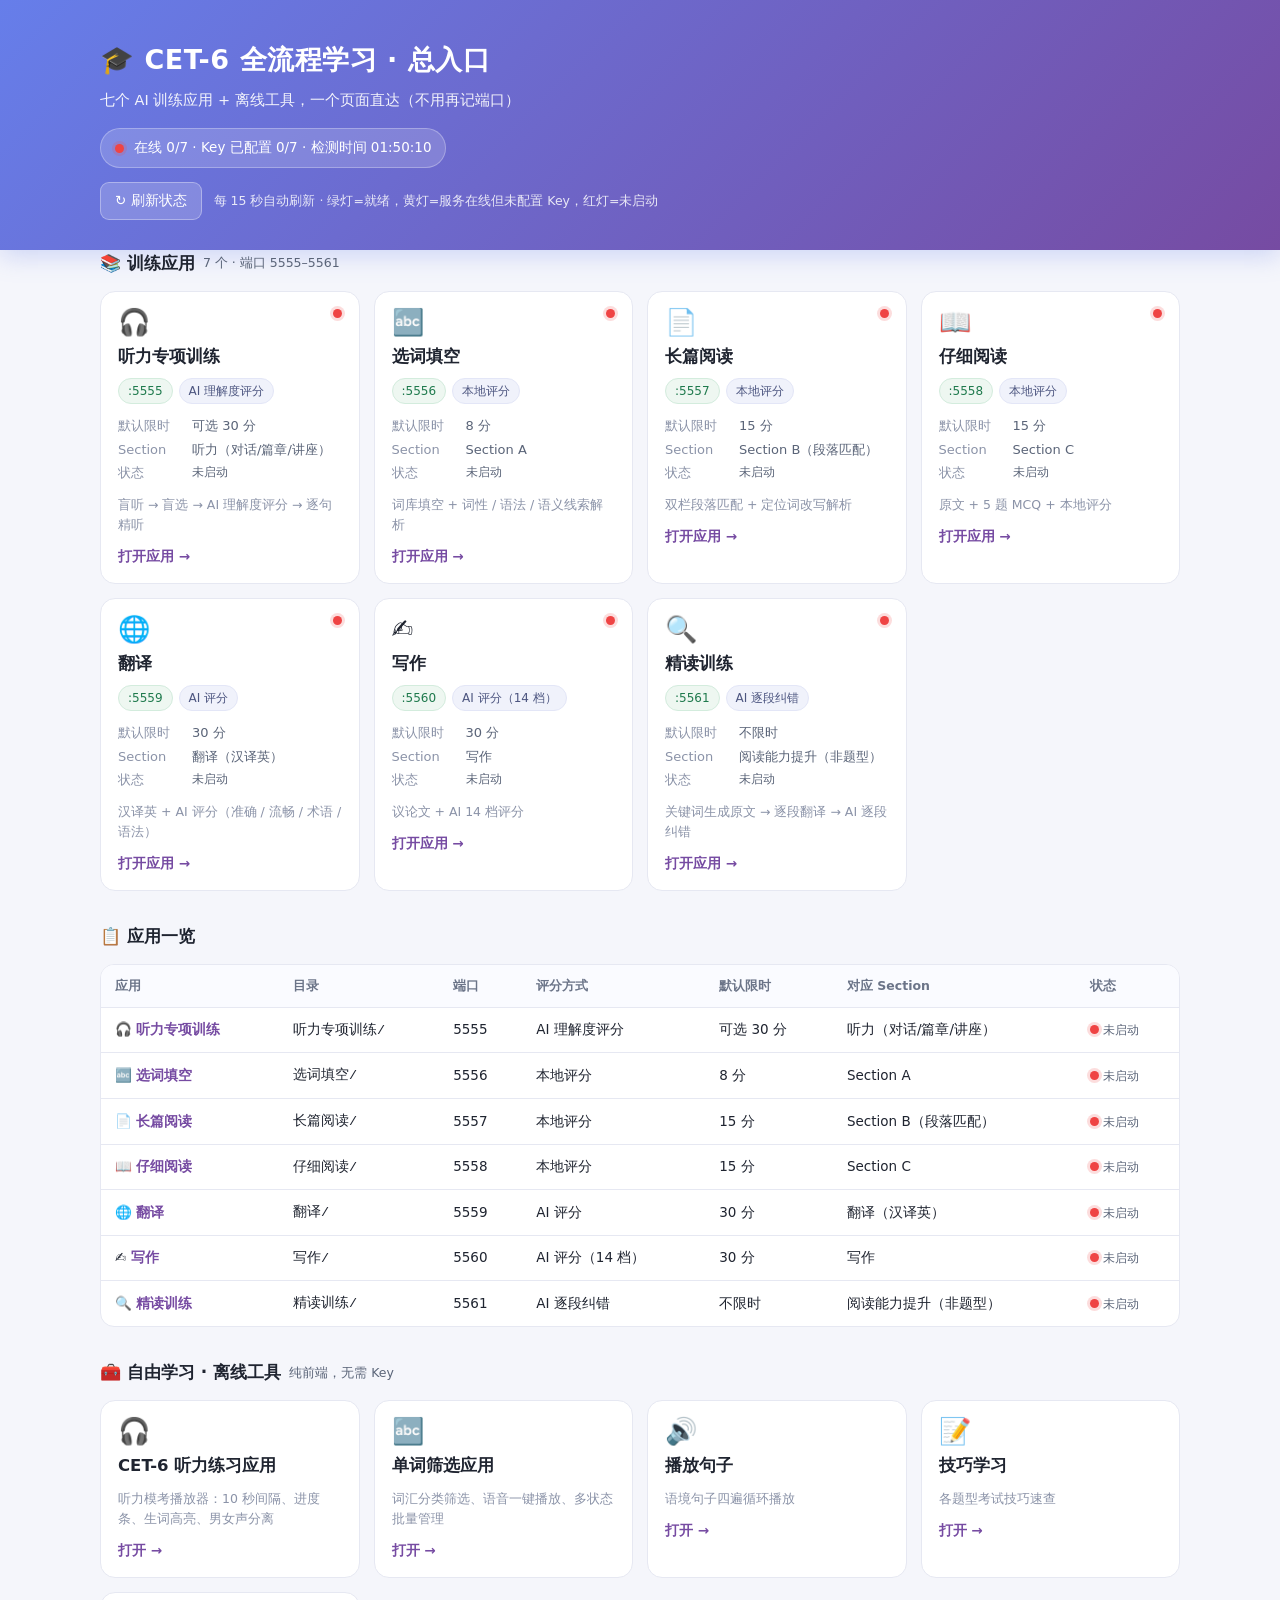
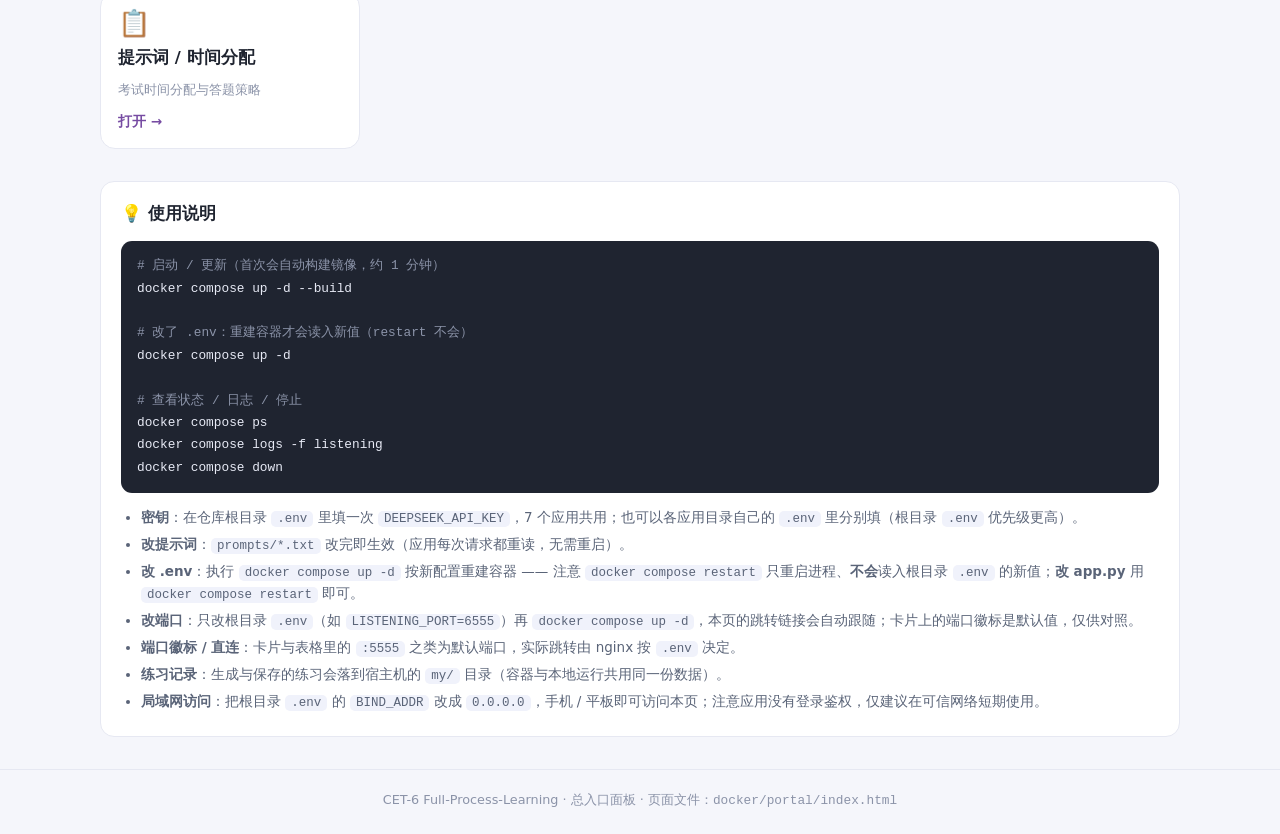
==== docker/portal/index.html @ d6b11c11 "feat(v3.4.0): Docker Compose 一键部署 + 总入口导航面板 - docker compose up -d --build 一条命令起 7 应用 + 导航面板（共 8 容器）" ====
<!DOCTYPE html>
<html lang="zh-CN">
<head>
<meta charset="utf-8">
<meta name="viewport" content="width=device-width, initial-scale=1">
<title>CET-6 全流程学习 · 总入口</title>
<style>
  :root{
    --brand1:#667eea; --brand2:#764ba2;
    --ink:#1f2430; --ink2:#5a6478; --line:#e6e8f2;
    --bg:#f5f6fb; --card:#fff;
    --ok:#22c55e; --warn:#f59e0b; --down:#ef4444;
  }
  *{box-sizing:border-box}
  body{
    margin:0; background:var(--bg); color:var(--ink);
    font:15px/1.6 "PingFang SC","Microsoft YaHei","Hiragino Sans GB",system-ui,-apple-system,"Segoe UI",sans-serif;
  }
  .wrap{max-width:1120px; margin:0 auto; padding:0 20px}
  /* ---------- 头部 ---------- */
  .hero{
    background:linear-gradient(135deg,var(--brand1),var(--brand2));
    color:#fff; padding:38px 0 30px; box-shadow:0 6px 24px rgba(102,126,234,.28);
  }
  .hero h1{margin:0; font-size:27px; font-weight:700; letter-spacing:.5px}
  .hero .sub{margin:8px 0 0; opacity:.92; font-size:14.5px}
  .summary{
    margin-top:16px; display:inline-flex; align-items:center; gap:10px; flex-wrap:wrap;
    background:rgba(255,255,255,.16); border:1px solid rgba(255,255,255,.28);
    padding:8px 14px; border-radius:999px; font-size:13.5px;
  }
  .hero-actions{margin-top:14px; display:flex; align-items:center; gap:12px; flex-wrap:wrap}
  .hero-actions button{
    font:inherit; font-size:13.5px; cursor:pointer; color:#fff;
    background:rgba(255,255,255,.18); border:1px solid rgba(255,255,255,.34);
    padding:7px 14px; border-radius:9px; transition:.18s;
  }
  .hero-actions button:hover{background:rgba(255,255,255,.3)}
  .hero-actions .auto{font-size:12.5px; opacity:.85}
  /* ---------- 区块 ---------- */
  main{padding:28px 0 46px}
  section{margin-bottom:32px}
  h2{font-size:17px; margin:0 0 14px; display:flex; align-items:center; gap:8px}
  h2 .count{font-size:12.5px; font-weight:400; color:var(--ink2)}
  /* ---------- 卡片 ---------- */
  .grid{display:grid; gap:14px; grid-template-columns:repeat(auto-fill,minmax(258px,1fr))}
  .card{
    display:block; text-decoration:none; color:inherit; background:var(--card);
    border:1px solid var(--line); border-radius:15px; padding:17px 17px 15px;
    transition:transform .16s, box-shadow .16s, border-color .16s;
  }
  .card:hover{transform:translateY(-3px); box-shadow:0 10px 26px rgba(31,36,48,.1); border-color:#d5d9ee}
  .card .top{display:flex; align-items:flex-start; justify-content:space-between}
  .card .emoji{font-size:26px; line-height:1}
  .card h3{margin:9px 0 8px; font-size:16.5px}
  .card .badges{display:flex; gap:6px; flex-wrap:wrap; margin-bottom:10px}
  .badge{
    font-size:12px; padding:2.5px 9px; border-radius:999px;
    background:#f0f2fb; color:#4d5680; border:1px solid #e3e6f7;
  }
  .badge.port{background:#eef7f1; color:#1f7a4d; border-color:#d3ecdd; font-variant-numeric:tabular-nums}
  .card dl{margin:0; font-size:13px; color:var(--ink2)}
  .card dl div{display:flex; gap:8px; padding:1.5px 0}
  .card dt{flex:0 0 66px; color:#8b93a8}
  .card dd{margin:0}
  .card .desc{margin-top:9px; font-size:12.5px; color:#8b93a8}
  .card .open{
    display:inline-block; margin-top:11px; font-size:13.5px; font-weight:600;
    color:var(--brand2);
  }
  /* ---------- 状态灯 ---------- */
  .dot{width:9px; height:9px; border-radius:50%; background:#c3c8d6; display:inline-block}
  .dot.ready{background:var(--ok); box-shadow:0 0 0 3px rgba(34,197,94,.18)}
  .dot.nokey{background:var(--warn); box-shadow:0 0 0 3px rgba(245,158,11,.18)}
  .dot.down{background:var(--down); box-shadow:0 0 0 3px rgba(239,68,68,.18)}
  .dot.checking{background:#c3c8d6; animation:pulse 1.2s infinite}
  @keyframes pulse{0%,100%{opacity:1}50%{opacity:.35}}
  .status-text{font-size:12px; color:var(--ink2)}
  /* ---------- 表格 ---------- */
  .table-wrap{overflow-x:auto; background:var(--card); border:1px solid var(--line); border-radius:14px}
  table{border-collapse:collapse; width:100%; min-width:760px; font-size:13.5px}
  th,td{padding:11px 14px; text-align:left; border-bottom:1px solid var(--line); white-space:nowrap}
  th{background:#fafbff; color:#6b7488; font-weight:600; font-size:12.5px}
  tbody tr:last-child td{border-bottom:none}
  tbody tr:hover{background:#fafbff}
  td a{color:var(--brand2); text-decoration:none; font-weight:600}
  td a:hover{text-decoration:underline}
  td .mono{font-variant-numeric:tabular-nums; color:#3f6b53}
  /* ---------- 说明 ---------- */
  .notes{background:var(--card); border:1px solid var(--line); border-radius:14px; padding:18px 20px}
  .notes ul{margin:0; padding-left:20px; color:var(--ink2); font-size:13.5px}
  .notes li{margin:5px 0}
  .notes code,pre code{background:#f0f2fb; padding:1px 6px; border-radius:5px; font-size:12.5px}
  pre{
    margin:0 0 14px; background:#1f2430; color:#e7eaf5; padding:14px 16px;
    border-radius:11px; overflow-x:auto; font-size:12.8px; line-height:1.75;
  }
  pre .c{color:#8b93a8}
  /* ---------- 页脚 ---------- */
  footer{border-top:1px solid var(--line); padding:20px 0 34px; color:#8b93a8; font-size:12.8px; text-align:center}
  .noscript{margin:0 0 24px; padding:14px 16px; border-radius:12px; background:#fff7e6; border:1px solid #f6dfae; color:#7a5a12; font-size:13.5px}
  .noscript a{color:#7a5a12}
</style>
</head>
<body>

<header class="hero">
  <div class="wrap">
    <h1>🎓 CET-6 全流程学习 · 总入口</h1>
    <p class="sub">七个 AI 训练应用 + 离线工具，一个页面直达（不用再记端口）</p>
    <div class="summary" id="summary"><span class="dot checking"></span>正在检测应用状态…</div>
    <div class="hero-actions">
      <button type="button" id="refresh">↻ 刷新状态</button>
      <span class="auto">每 15 秒自动刷新 · 绿灯=就绪，黄灯=服务在线但未配置 Key，红灯=未启动</span>
    </div>
  </div>
</header>

<main class="wrap">

  <noscript class="noscript">
    当前浏览器禁用了 JavaScript，导航卡片与实时状态不可用。七个应用仍可直接打开：
    <a href="/go/listening/">听力</a> · <a href="/go/cloze/">选词填空</a> · <a href="/go/longread/">长篇阅读</a> ·
    <a href="/go/carefulread/">仔细阅读</a> · <a href="/go/translate/">翻译</a> · <a href="/go/writing/">写作</a> ·
    <a href="/go/intensive/">精读训练</a>（链接由 nginx 按 .env 实时跳转）
  </noscript>

  <section>
    <h2>📚 训练应用 <span class="count" id="app-count"></span></h2>
    <div class="grid" id="cards"></div>
  </section>

  <section>
    <h2>📋 应用一览</h2>
    <div class="table-wrap">
      <table>
        <thead>
          <tr><th>应用</th><th>目录</th><th>端口</th><th>评分方式</th><th>默认限时</th><th>对应 Section</th><th>状态</th></tr>
        </thead>
        <tbody id="table-body"></tbody>
      </table>
    </div>
  </section>

  <section>
    <h2>🧰 自由学习 · 离线工具 <span class="count">纯前端，无需 Key</span></h2>
    <div class="grid" id="offline"></div>
  </section>

  <section class="notes">
    <h2>💡 使用说明</h2>
    <pre><span class="c"># 启动 / 更新（首次会自动构建镜像，约 1 分钟）</span>
docker compose up -d --build

<span class="c"># 改了 .env：重建容器才会读入新值（restart 不会）</span>
docker compose up -d

<span class="c"># 查看状态 / 日志 / 停止</span>
docker compose ps
docker compose logs -f listening
docker compose down</pre>
    <ul>
      <li><b>密钥</b>：在仓库根目录 <code>.env</code> 里填一次 <code>DEEPSEEK_API_KEY</code>，7 个应用共用；也可以各应用目录自己的 <code>.env</code> 里分别填（根目录 <code>.env</code> 优先级更高）。</li>
      <li><b>改提示词</b>：<code>prompts/*.txt</code> 改完即生效（应用每次请求都重读，无需重启）。</li>
      <li><b>改 .env</b>：执行 <code>docker compose up -d</code> 按新配置重建容器 —— 注意 <code>docker compose restart</code> 只重启进程、<b>不会</b>读入根目录 <code>.env</code> 的新值；<b>改 app.py</b> 用 <code>docker compose restart</code> 即可。</li>
      <li><b>改端口</b>：只改根目录 <code>.env</code>（如 <code>LISTENING_PORT=6555</code>）再 <code>docker compose up -d</code>，本页的跳转链接会自动跟随；卡片上的端口徽标是默认值，仅供对照。</li>
      <li><b>端口徽标 / 直连</b>：卡片与表格里的 <code>:5555</code> 之类为默认端口，实际跳转由 nginx 按 <code>.env</code> 决定。</li>
      <li><b>练习记录</b>：生成与保存的练习会落到宿主机的 <code>my/</code> 目录（容器与本地运行共用同一份数据）。</li>
      <li><b>局域网访问</b>：把根目录 <code>.env</code> 的 <code>BIND_ADDR</code> 改成 <code>0.0.0.0</code>，手机 / 平板即可访问本页；注意应用没有登录鉴权，仅建议在可信网络短期使用。</li>
    </ul>
  </section>

</main>

<footer>
  CET-6 Full-Process-Learning · 总入口面板 · 页面文件：<code>docker/portal/index.html</code>
</footer>

<script>
/* ============================================================
   应用清单 —— 这里是唯一的数据源，卡片、表格、状态检测都由它生成。
   改名称/描述/端口徽标只需改这一段。
   （跳转链接走 /go/<key>/，由 nginx 按根目录 .env 里的真实端口 302，
     所以这里写的 port 只是"显示用"的默认值。）
   ============================================================ */
const APPS = [
  { key:"listening",   emoji:"🎧", name:"听力专项训练", dir:"听力专项训练/", port:5555,
    score:"AI 理解度评分", limit:"可选 30 分", section:"听力（对话/篇章/讲座）",
    desc:"盲听 → 盲选 → AI 理解度评分 → 逐句精听" },
  { key:"cloze",       emoji:"🔤", name:"选词填空",     dir:"选词填空/",     port:5556,
    score:"本地评分",      limit:"8 分",      section:"Section A",
    desc:"词库填空 + 词性 / 语法 / 语义线索解析" },
  { key:"longread",    emoji:"📄", name:"长篇阅读",     dir:"长篇阅读/",     port:5557,
    score:"本地评分",      limit:"15 分",     section:"Section B（段落匹配）",
    desc:"双栏段落匹配 + 定位词改写解析" },
  { key:"carefulread", emoji:"📖", name:"仔细阅读",     dir:"仔细阅读/",     port:5558,
    score:"本地评分",      limit:"15 分",     section:"Section C",
    desc:"原文 + 5 题 MCQ + 本地评分" },
  { key:"translate",   emoji:"🌐", name:"翻译",         dir:"翻译/",         port:5559,
    score:"AI 评分",       limit:"30 分",     section:"翻译（汉译英）",
    desc:"汉译英 + AI 评分（准确 / 流畅 / 术语 / 语法）" },
  { key:"writing",     emoji:"✍️", name:"写作",         dir:"写作/",         port:5560,
    score:"AI 评分（14 档）", limit:"30 分",  section:"写作",
    desc:"议论文 + AI 14 档评分" },
  { key:"intensive",   emoji:"🔍", name:"精读训练",     dir:"精读训练/",     port:5561,
    score:"AI 逐段纠错",   limit:"不限时",   section:"阅读能力提升（非题型）",
    desc:"关键词生成原文 → 逐段翻译 → AI 逐段纠错" }
];

const OFFLINE = [
  { emoji:"🎧", name:"CET-6 听力练习应用", href:"/offline/CET-6%20听力练习应用.html",
    desc:"听力模考播放器：10 秒间隔、进度条、生词高亮、男女声分离" },
  { emoji:"🔤", name:"单词筛选应用", href:"/offline/单词筛选应用.html",
    desc:"词汇分类筛选、语音一键播放、多状态批量管理" },
  { emoji:"🔊", name:"播放句子", href:"/offline/播放句子.html",
    desc:"语境句子四遍循环播放" },
  { emoji:"📝", name:"技巧学习", href:"/offline/技巧学习.md",
    desc:"各题型考试技巧速查" },
  { emoji:"📋", name:"提示词 / 时间分配", href:"/offline/提示词.txt",
    desc:"考试时间分配与答题策略" }
];

const STATE_TEXT = { ready:"就绪", nokey:"未配置 Key", down:"未启动", checking:"检测中" };

/* ---------------- 渲染卡片 / 表格 ---------------- */
function appCard(a){
  const el = document.createElement("a");
  el.className = "card";
  el.href = "/go/" + a.key + "/";
  el.target = "_blank";
  el.rel = "noopener";
  el.title = a.name + "（点击打开，新标签页）";
  el.dataset.key = a.key;
  el.innerHTML =
    '<div class="top"><span class="emoji">' + a.emoji + '</span>' +
      '<span class="dot checking" data-dot="' + a.key + '"></span></div>' +
    '<h3>' + a.name + '</h3>' +
    '<div class="badges"><span class="badge port" title="默认端口；实际跳转由根目录 .env 决定">:' + a.port + '</span>' +
      '<span class="badge">' + a.score + '</span></div>' +
    '<dl>' +
      '<div><dt>默认限时</dt><dd>' + a.limit + '</dd></div>' +
      '<div><dt>Section</dt><dd>' + a.section + '</dd></div>' +
      '<div><dt>状态</dt><dd class="status-text" data-text="' + a.key + '">检测中…</dd></div>' +
    '</dl>' +
    '<div class="desc">' + a.desc + '</div>' +
    '<span class="open">打开应用 →</span>';
  return el;
}

function buildPage(){
  const cards = document.getElementById("cards");
  const body  = document.getElementById("table-body");
  const off   = document.getElementById("offline");

  APPS.forEach(function(a){
    cards.appendChild(appCard(a));

    const tr = document.createElement("tr");
    tr.innerHTML =
      '<td>' + a.emoji + ' <a href="/go/' + a.key + '/" target="_blank" rel="noopener">' + a.name + '</a></td>' +
      '<td><code>' + a.dir + '</code></td>' +
      '<td class="mono" title="默认端口；实际跳转由根目录 .env 决定">' + a.port + '</td>' +
      '<td>' + a.score + '</td>' +
      '<td>' + a.limit + '</td>' +
      '<td>' + a.section + '</td>' +
      '<td><span class="dot checking" data-dot="' + a.key + '"></span> ' +
        '<span class="status-text" data-text="' + a.key + '">…</span></td>';
    body.appendChild(tr);
  });

  OFFLINE.forEach(function(o){
    const el = document.createElement("a");
    el.className = "card";
    el.href = o.href;
    el.target = "_blank";
    el.rel = "noopener";
    el.innerHTML =
      '<div class="top"><span class="emoji">' + o.emoji + '</span></div>' +
      '<h3>' + o.name + '</h3>' +
      '<div class="desc">' + o.desc + '</div>' +
      '<span class="open">打开 →</span>';
    off.appendChild(el);
  });

  document.getElementById("app-count").textContent = APPS.length + " 个 · 端口 " +
    APPS[0].port + "–" + APPS[APPS.length - 1].port;
}

/* ---------------- 状态检测 ---------------- */
function setState(key, state){
  document.querySelectorAll('[data-dot="' + key + '"]').forEach(function(d){
    d.className = "dot " + state;
    d.title = STATE_TEXT[state] || state;
  });
  document.querySelectorAll('[data-text="' + key + '"]').forEach(function(t){
    t.textContent = STATE_TEXT[state] || state;
  });
}

async function refreshStatus(){
  document.getElementById("summary").innerHTML =
    '<span class="dot checking"></span>正在检测应用状态…';
  APPS.forEach(function(a){ setState(a.key, "checking"); });

  const results = await Promise.all(APPS.map(async function(a){
    try{
      const res = await fetch("/health/" + a.key + "/", { cache:"no-store" });
      if(!res.ok) return { key:a.key, state:"down" };
      const data = await res.json();
      return { key:a.key, state: data && data.hasKey ? "ready" : "nokey", model: data && data.model };
    }catch(e){
      return { key:a.key, state:"down" };
    }
  }));

  results.forEach(function(r){ setState(r.key, r.state); });

  const online = results.filter(function(r){ return r.state !== "down"; }).length;
  const keyed  = results.filter(function(r){ return r.state === "ready"; }).length;
  const now = new Date().toLocaleTimeString("zh-CN");
  let extra = "";
  if(online > 0 && keyed === 0) extra = ' <span style="opacity:.9">· 请在根目录 .env 填 DEEPSEEK_API_KEY</span>';
  document.getElementById("summary").innerHTML =
    '<span class="dot ' + (online === APPS.length ? (keyed === APPS.length ? "ready" : "nokey") : "down") + '"></span>' +
    '在线 ' + online + "/" + APPS.length + ' · Key 已配置 ' + keyed + "/" + APPS.length +
    ' · 检测时间 ' + now + extra;
}

buildPage();
refreshStatus();
document.getElementById("refresh").addEventListener("click", refreshStatus);
setInterval(refreshStatus, 15000);
</script>
</body>
</html>
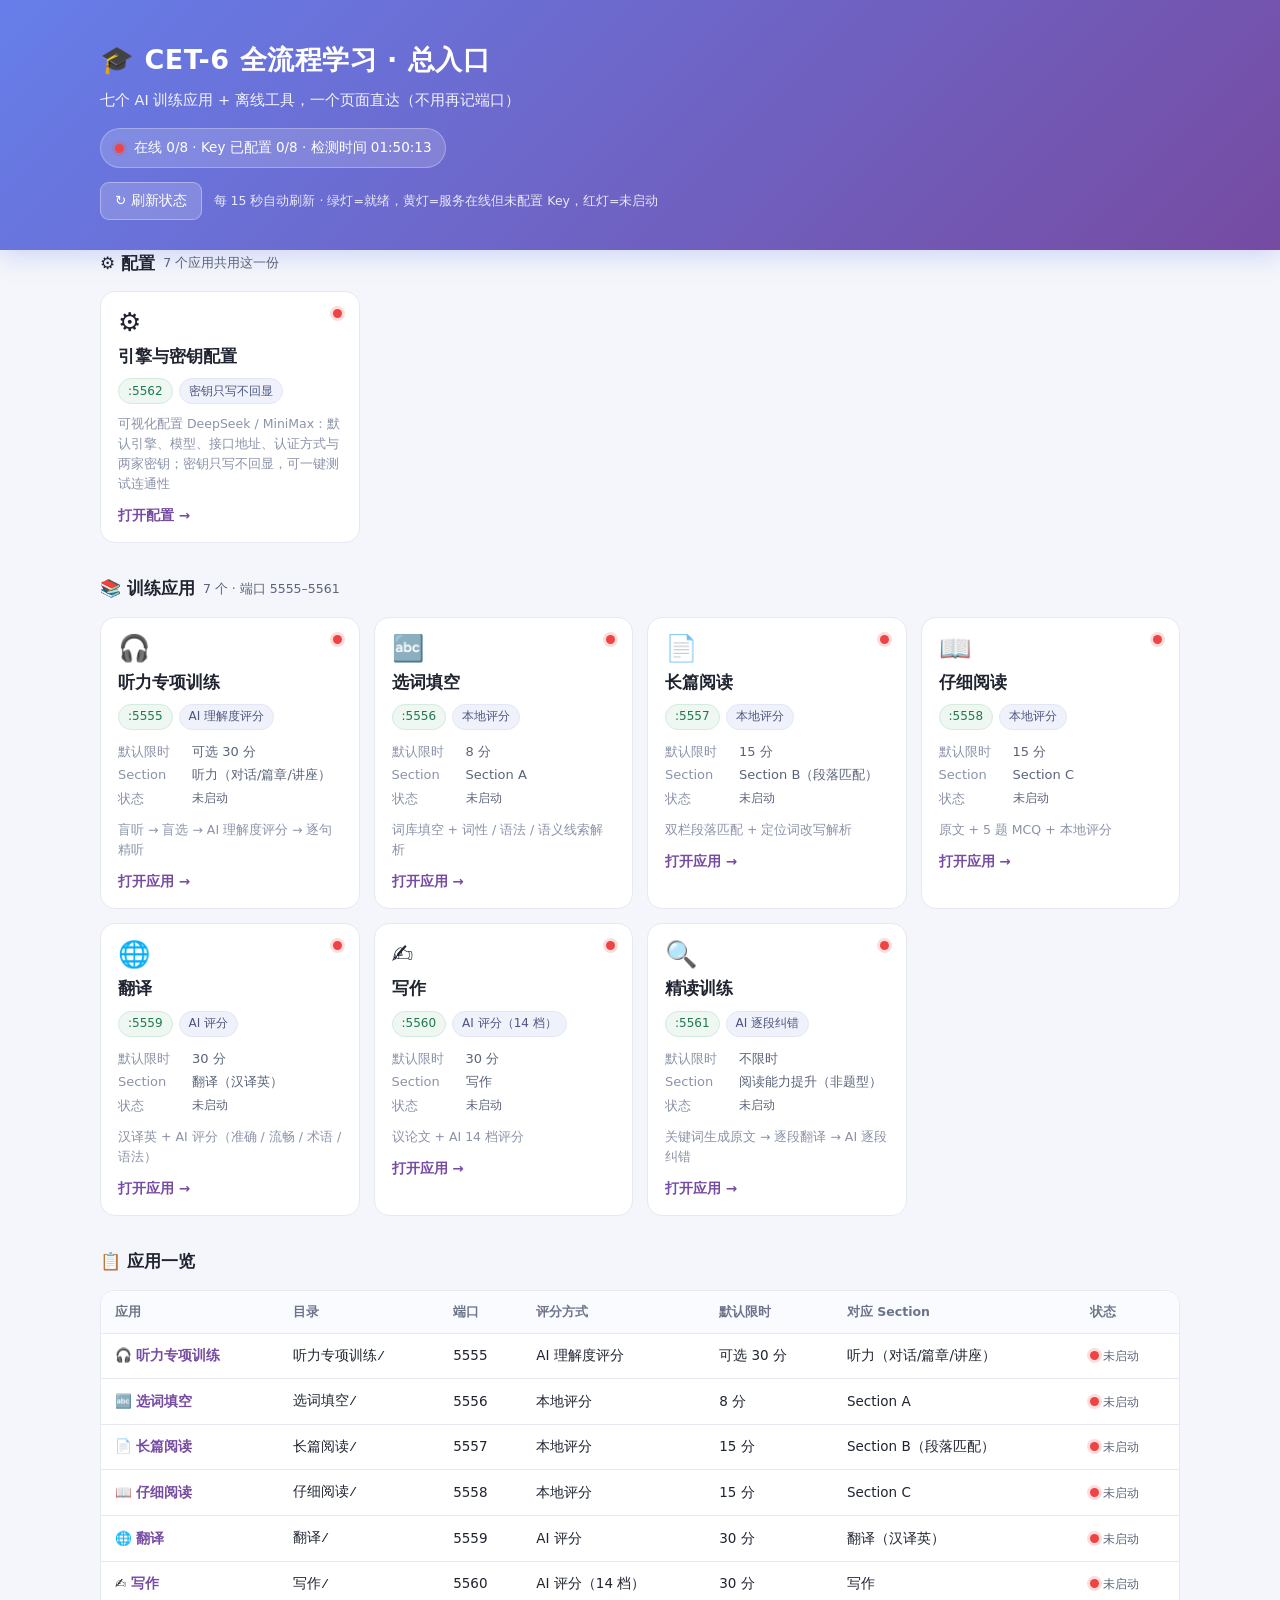
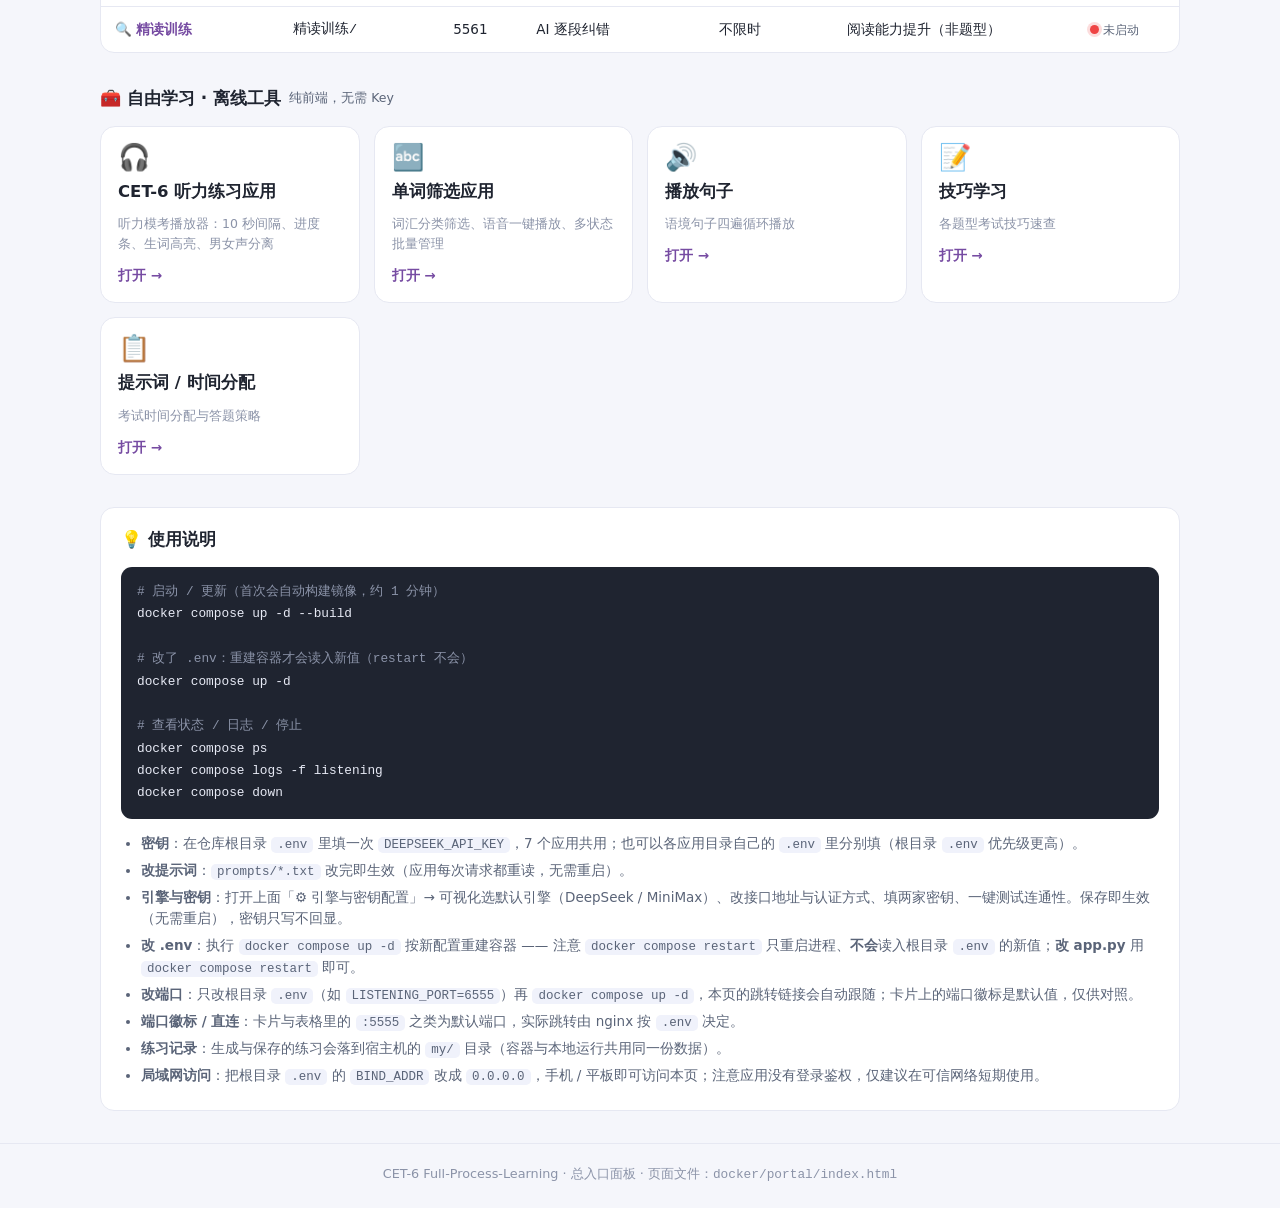
==== commit 53265911: "feat(v3.5.0): AI 引擎可选（DeepSeek / MiniMax）+ 引擎与密钥配置面板 新增 providers.py 抽象层（8 份同源，沿用 vocab.py 的「每应用自包含」" ====
--- a/docker/portal/index.html
+++ b/docker/portal/index.html
@@ -126,6 +126,11 @@
   </noscript>
 
   <section>
+    <h2>⚙️ 配置 <span class="count">7 个应用共用这一份</span></h2>
+    <div class="grid" id="tools"></div>
+  </section>
+
+  <section>
     <h2>📚 训练应用 <span class="count" id="app-count"></span></h2>
     <div class="grid" id="cards"></div>
   </section>
@@ -162,6 +167,7 @@
     <ul>
       <li><b>密钥</b>：在仓库根目录 <code>.env</code> 里填一次 <code>DEEPSEEK_API_KEY</code>，7 个应用共用；也可以各应用目录自己的 <code>.env</code> 里分别填（根目录 <code>.env</code> 优先级更高）。</li>
       <li><b>改提示词</b>：<code>prompts/*.txt</code> 改完即生效（应用每次请求都重读，无需重启）。</li>
+      <li><b>引擎与密钥</b>：打开上面「⚙️ 引擎与密钥配置」→ 可视化选默认引擎（DeepSeek / MiniMax）、改接口地址与认证方式、填两家密钥、一键测试连通性。保存即生效（无需重启），密钥只写不回显。</li>
       <li><b>改 .env</b>：执行 <code>docker compose up -d</code> 按新配置重建容器 —— 注意 <code>docker compose restart</code> 只重启进程、<b>不会</b>读入根目录 <code>.env</code> 的新值；<b>改 app.py</b> 用 <code>docker compose restart</code> 即可。</li>
       <li><b>改端口</b>：只改根目录 <code>.env</code>（如 <code>LISTENING_PORT=6555</code>）再 <code>docker compose up -d</code>，本页的跳转链接会自动跟随；卡片上的端口徽标是默认值，仅供对照。</li>
       <li><b>端口徽标 / 直连</b>：卡片与表格里的 <code>:5555</code> 之类为默认端口，实际跳转由 nginx 按 <code>.env</code> 决定。</li>
@@ -220,6 +226,12 @@
     desc:"考试时间分配与答题策略" }
 ];
 
+/* 配置面板（不是训练应用，单独一栏；状态灯同样由 nginx 服务端代探） */
+const TOOLS = [
+  { key:"config", emoji:"⚙️", name:"引擎与密钥配置", port:5562, open:"打开配置 →",
+    desc:"可视化配置 DeepSeek / MiniMax：默认引擎、模型、接口地址、认证方式与两家密钥；密钥只写不回显，可一键测试连通性" }
+];
+
 const STATE_TEXT = { ready:"就绪", nokey:"未配置 Key", down:"未启动", checking:"检测中" };
 
 /* ---------------- 渲染卡片 / 表格 ---------------- */
@@ -268,6 +280,24 @@
     body.appendChild(tr);
   });
 
+  const tools = document.getElementById("tools");
+  TOOLS.forEach(function(t){
+    const el = document.createElement("a");
+    el.className = "card";
+    el.href = "/go/" + t.key + "/";
+    el.target = "_blank";
+    el.rel = "noopener";
+    el.innerHTML =
+      '<div class="top"><span class="emoji">' + t.emoji + '</span>' +
+        '<span class="dot checking" data-dot="' + t.key + '"></span></div>' +
+      '<h3>' + t.name + '</h3>' +
+      '<div class="badges"><span class="badge port" title="默认端口；实际跳转由根目录 .env 决定">:' + t.port + '</span>' +
+        '<span class="badge">密钥只写不回显</span></div>' +
+      '<div class="desc">' + t.desc + '</div>' +
+      '<span class="open">' + t.open + '</span>';
+    tools.appendChild(el);
+  });
+
   OFFLINE.forEach(function(o){
     const el = document.createElement("a");
     el.className = "card";
@@ -300,9 +330,10 @@
 async function refreshStatus(){
   document.getElementById("summary").innerHTML =
     '<span class="dot checking"></span>正在检测应用状态…';
-  APPS.forEach(function(a){ setState(a.key, "checking"); });
-
-  const results = await Promise.all(APPS.map(async function(a){
+  const ALL = APPS.concat(TOOLS);
+  ALL.forEach(function(a){ setState(a.key, "checking"); });
+
+  const results = await Promise.all(ALL.map(async function(a){
     try{
       const res = await fetch("/health/" + a.key + "/", { cache:"no-store" });
       if(!res.ok) return { key:a.key, state:"down" };
@@ -322,7 +353,7 @@
   if(online > 0 && keyed === 0) extra = ' <span style="opacity:.9">· 请在根目录 .env 填 DEEPSEEK_API_KEY</span>';
   document.getElementById("summary").innerHTML =
     '<span class="dot ' + (online === APPS.length ? (keyed === APPS.length ? "ready" : "nokey") : "down") + '"></span>' +
-    '在线 ' + online + "/" + APPS.length + ' · Key 已配置 ' + keyed + "/" + APPS.length +
+    '在线 ' + online + "/" + ALL.length + ' · Key 已配置 ' + keyed + "/" + ALL.length +
     ' · 检测时间 ' + now + extra;
 }
 
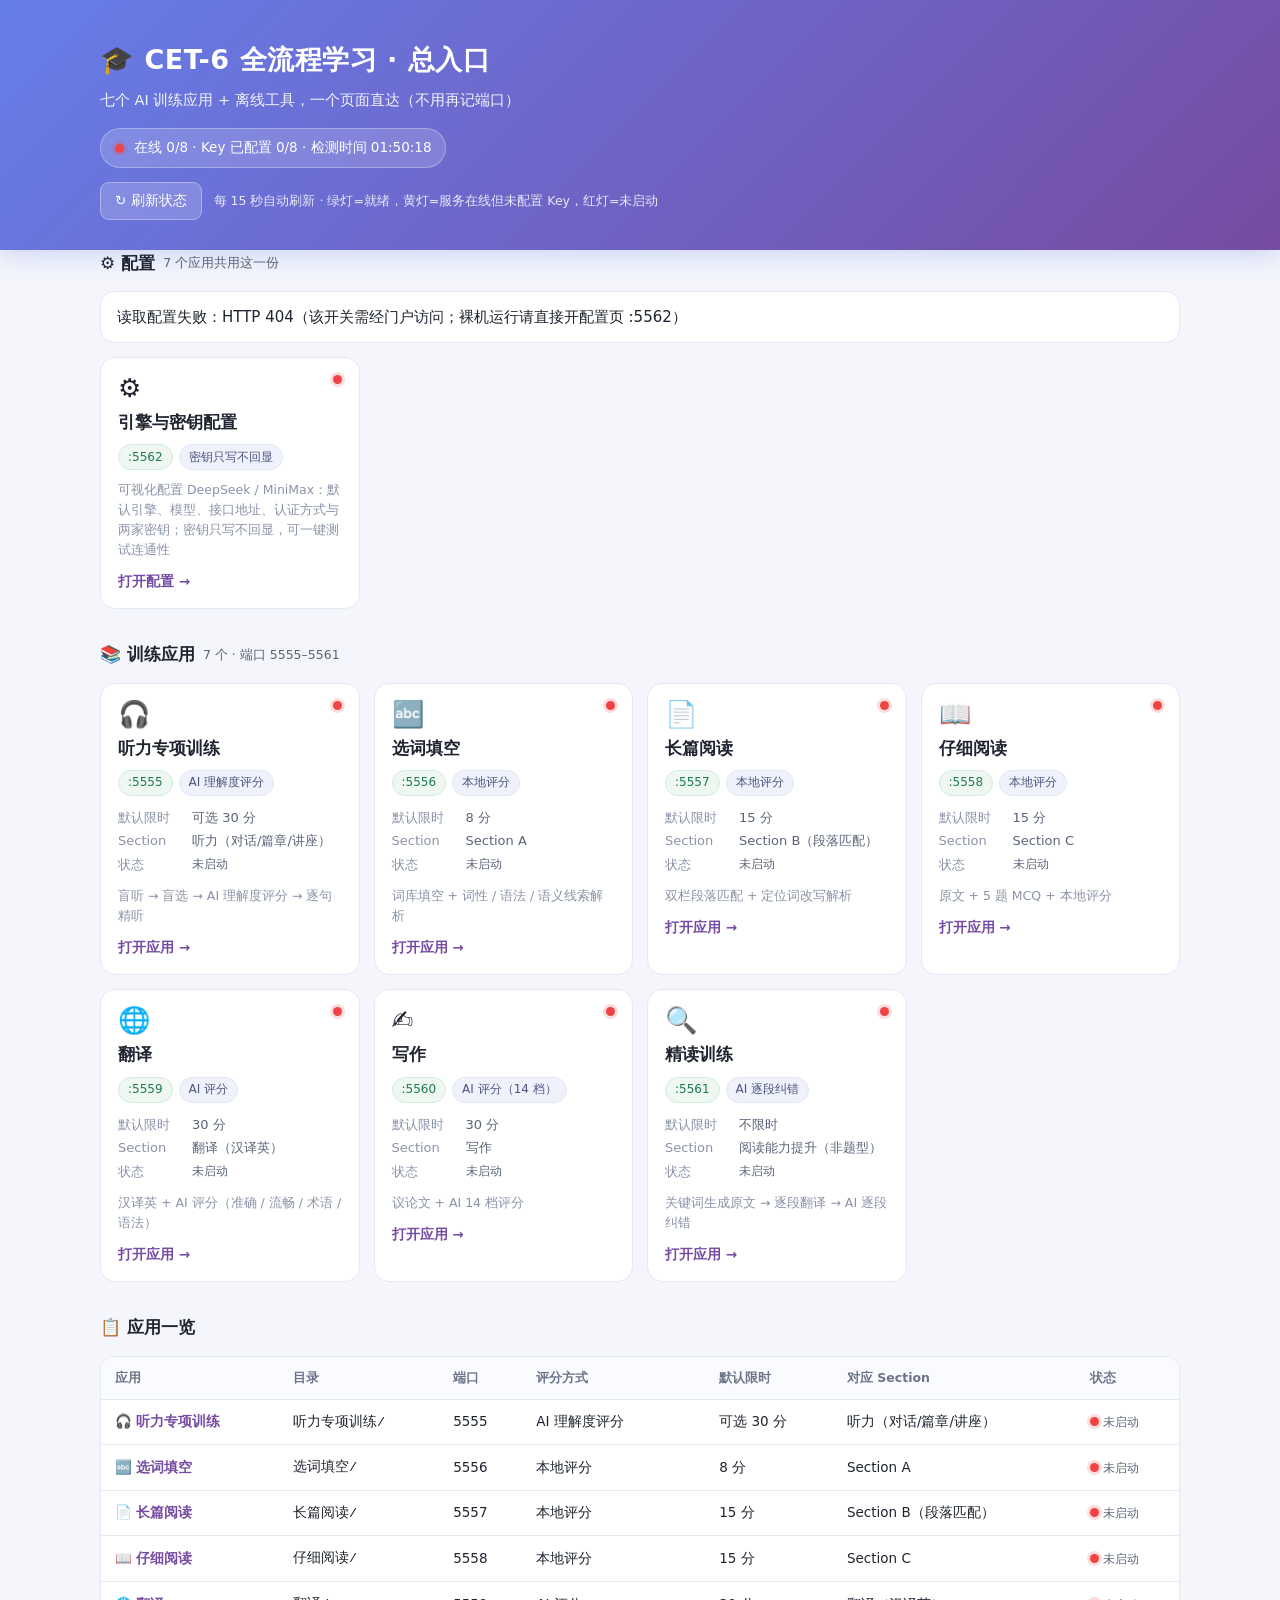
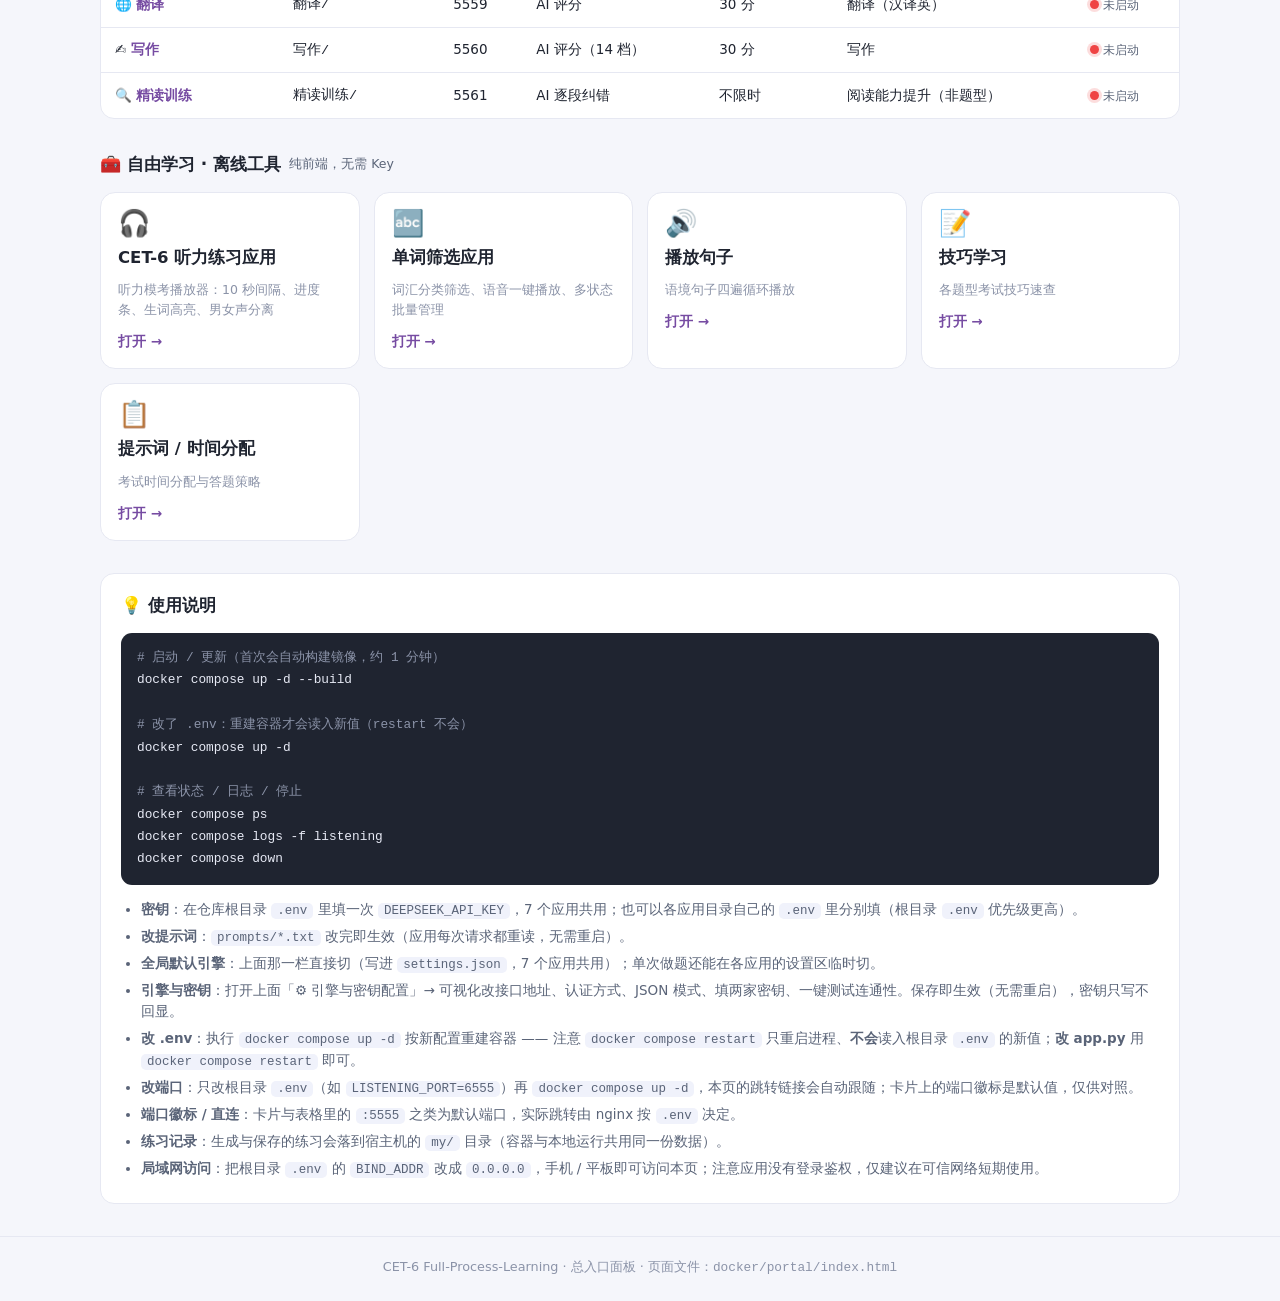
==== commit 643bb002: "feat: 裸机一键运行 + 门户「全局默认引擎」开关 + 裸机总入口 1) 门户（docker/portal/index.html）新增「全局默认引擎」开关：选引擎与模型 → 写 settings." ====
--- a/docker/portal/index.html
+++ b/docker/portal/index.html
@@ -99,6 +99,15 @@
   /* ---------- 页脚 ---------- */
   footer{border-top:1px solid var(--line); padding:20px 0 34px; color:#8b93a8; font-size:12.8px; text-align:center}
   .noscript{margin:0 0 24px; padding:14px 16px; border-radius:12px; background:#fff7e6; border:1px solid #f6dfae; color:#7a5a12; font-size:13.5px}
+  /* ---------- 全局默认引擎开关 ---------- */
+  .engine-switch{background:var(--card); border:1px solid var(--line); border-radius:14px; padding:13px 16px; margin-bottom:14px}
+  .switch-row{display:flex; align-items:center; gap:10px; flex-wrap:wrap}
+  .switch-label{font-size:13.5px; font-weight:600; color:#4d5680}
+  .engine-switch select{font:inherit; font-size:13.5px; padding:7px 10px; border:1px solid var(--line);
+    border-radius:9px; background:#fff; color:var(--ink)}
+  .btn-engine{font:inherit; font-size:13.5px; cursor:pointer; padding:7px 14px; border-radius:9px;
+    border:1px solid transparent; background:linear-gradient(135deg,var(--brand1),var(--brand2)); color:#fff; transition:.15s}
+  .btn-engine:hover{filter:brightness(1.07)}
   .noscript a{color:#7a5a12}
 </style>
 </head>
@@ -127,6 +136,7 @@
 
   <section>
     <h2>⚙️ 配置 <span class="count">7 个应用共用这一份</span></h2>
+    <div class="engine-switch" id="engine-switch"><span class="dim">正在读取全局默认引擎…</span></div>
     <div class="grid" id="tools"></div>
   </section>
 
@@ -167,7 +177,8 @@
     <ul>
       <li><b>密钥</b>：在仓库根目录 <code>.env</code> 里填一次 <code>DEEPSEEK_API_KEY</code>，7 个应用共用；也可以各应用目录自己的 <code>.env</code> 里分别填（根目录 <code>.env</code> 优先级更高）。</li>
       <li><b>改提示词</b>：<code>prompts/*.txt</code> 改完即生效（应用每次请求都重读，无需重启）。</li>
-      <li><b>引擎与密钥</b>：打开上面「⚙️ 引擎与密钥配置」→ 可视化选默认引擎（DeepSeek / MiniMax）、改接口地址与认证方式、填两家密钥、一键测试连通性。保存即生效（无需重启），密钥只写不回显。</li>
+      <li><b>全局默认引擎</b>：上面那一栏直接切（写进 <code>settings.json</code>，7 个应用共用）；单次做题还能在各应用的设置区临时切。</li>
+      <li><b>引擎与密钥</b>：打开上面「⚙️ 引擎与密钥配置」→ 可视化改接口地址、认证方式、JSON 模式、填两家密钥、一键测试连通性。保存即生效（无需重启），密钥只写不回显。</li>
       <li><b>改 .env</b>：执行 <code>docker compose up -d</code> 按新配置重建容器 —— 注意 <code>docker compose restart</code> 只重启进程、<b>不会</b>读入根目录 <code>.env</code> 的新值；<b>改 app.py</b> 用 <code>docker compose restart</code> 即可。</li>
       <li><b>改端口</b>：只改根目录 <code>.env</code>（如 <code>LISTENING_PORT=6555</code>）再 <code>docker compose up -d</code>，本页的跳转链接会自动跟随；卡片上的端口徽标是默认值，仅供对照。</li>
       <li><b>端口徽标 / 直连</b>：卡片与表格里的 <code>:5555</code> 之类为默认端口，实际跳转由 nginx 按 <code>.env</code> 决定。</li>
@@ -316,6 +327,64 @@
     APPS[0].port + "–" + APPS[APPS.length - 1].port;
 }
 
+/* ---------------- 全局默认引擎开关（写 settings.json，7 个应用共用） ---------------- */
+async function loadEngine() {
+  const host = document.getElementById("engine-switch");
+  try {
+    const res = await fetch("/settings-api/config", { cache: "no-store" });
+    if (!res.ok) throw new Error("HTTP " + res.status);
+    renderEngine(await res.json());
+  } catch (e) {
+    host.innerHTML = '<span class="dim">读取配置失败：' + e.message +
+      '（该开关需经门户访问；裸机运行请直接开配置页 :5562）</span>';
+  }
+}
+
+function renderEngine(cfg) {
+  const host = document.getElementById("engine-switch");
+  const active = cfg.active || {};
+  const provs = cfg.providers || [];
+  const cur = provs.filter(function(p){ return p.id === active.provider; })[0] || provs[0] || { models: [] };
+  host.innerHTML =
+    '<div class="switch-row">' +
+      '<span class="switch-label">⚙️ 全局默认引擎</span>' +
+      '<select id="engProvider">' + provs.map(function(p){
+        return '<option value="' + p.id + '"' + (p.id === active.provider ? ' selected' : '') + '>' +
+               p.label + (p.has_key ? '' : '（未配密钥）') + '</option>';
+      }).join('') + '</select>' +
+      '<select id="engModel">' + (cur.models || []).map(function(m){
+        return '<option value="' + m + '"' + (m === cur.model ? ' selected' : '') + '>' + m + '</option>';
+      }).join('') + '</select>' +
+      '<button class="btn-engine" id="engSave">保存为默认</button>' +
+      '<span class="dim" id="engHint">当前：' + active.tag + '</span>' +
+    '</div>';
+
+  const prov = document.getElementById("engProvider");
+  prov.onchange = function(){
+    const p = provs.filter(function(x){ return x.id === prov.value; })[0] || { models: [] };
+    document.getElementById("engModel").innerHTML = (p.models || []).map(function(m){
+      return '<option value="' + m + '">' + m + '</option>';
+    }).join('');
+  };
+  document.getElementById("engSave").onclick = async function(){
+    const hint = document.getElementById("engHint");
+    hint.textContent = "保存中…";
+    try {
+      const res = await fetch("/settings-api/settings", {
+        method: "POST",
+        headers: { "Content-Type": "application/json" },
+        body: JSON.stringify({ provider: prov.value, model: document.getElementById("engModel").value || "" })
+      });
+      const data = await res.json();
+      if (!res.ok) throw new Error(data.error || ("HTTP " + res.status));
+      hint.textContent = "已保存，即刻生效 ✓";
+      window.setTimeout(function(){ loadEngine(); refreshStatus(); }, 500);
+    } catch (e) {
+      hint.textContent = "保存失败：" + e.message;
+    }
+  };
+}
+
 /* ---------------- 状态检测 ---------------- */
 function setState(key, state){
   document.querySelectorAll('[data-dot="' + key + '"]').forEach(function(d){
@@ -358,6 +427,7 @@
 }
 
 buildPage();
+loadEngine();
 refreshStatus();
 document.getElementById("refresh").addEventListener("click", refreshStatus);
 setInterval(refreshStatus, 15000);
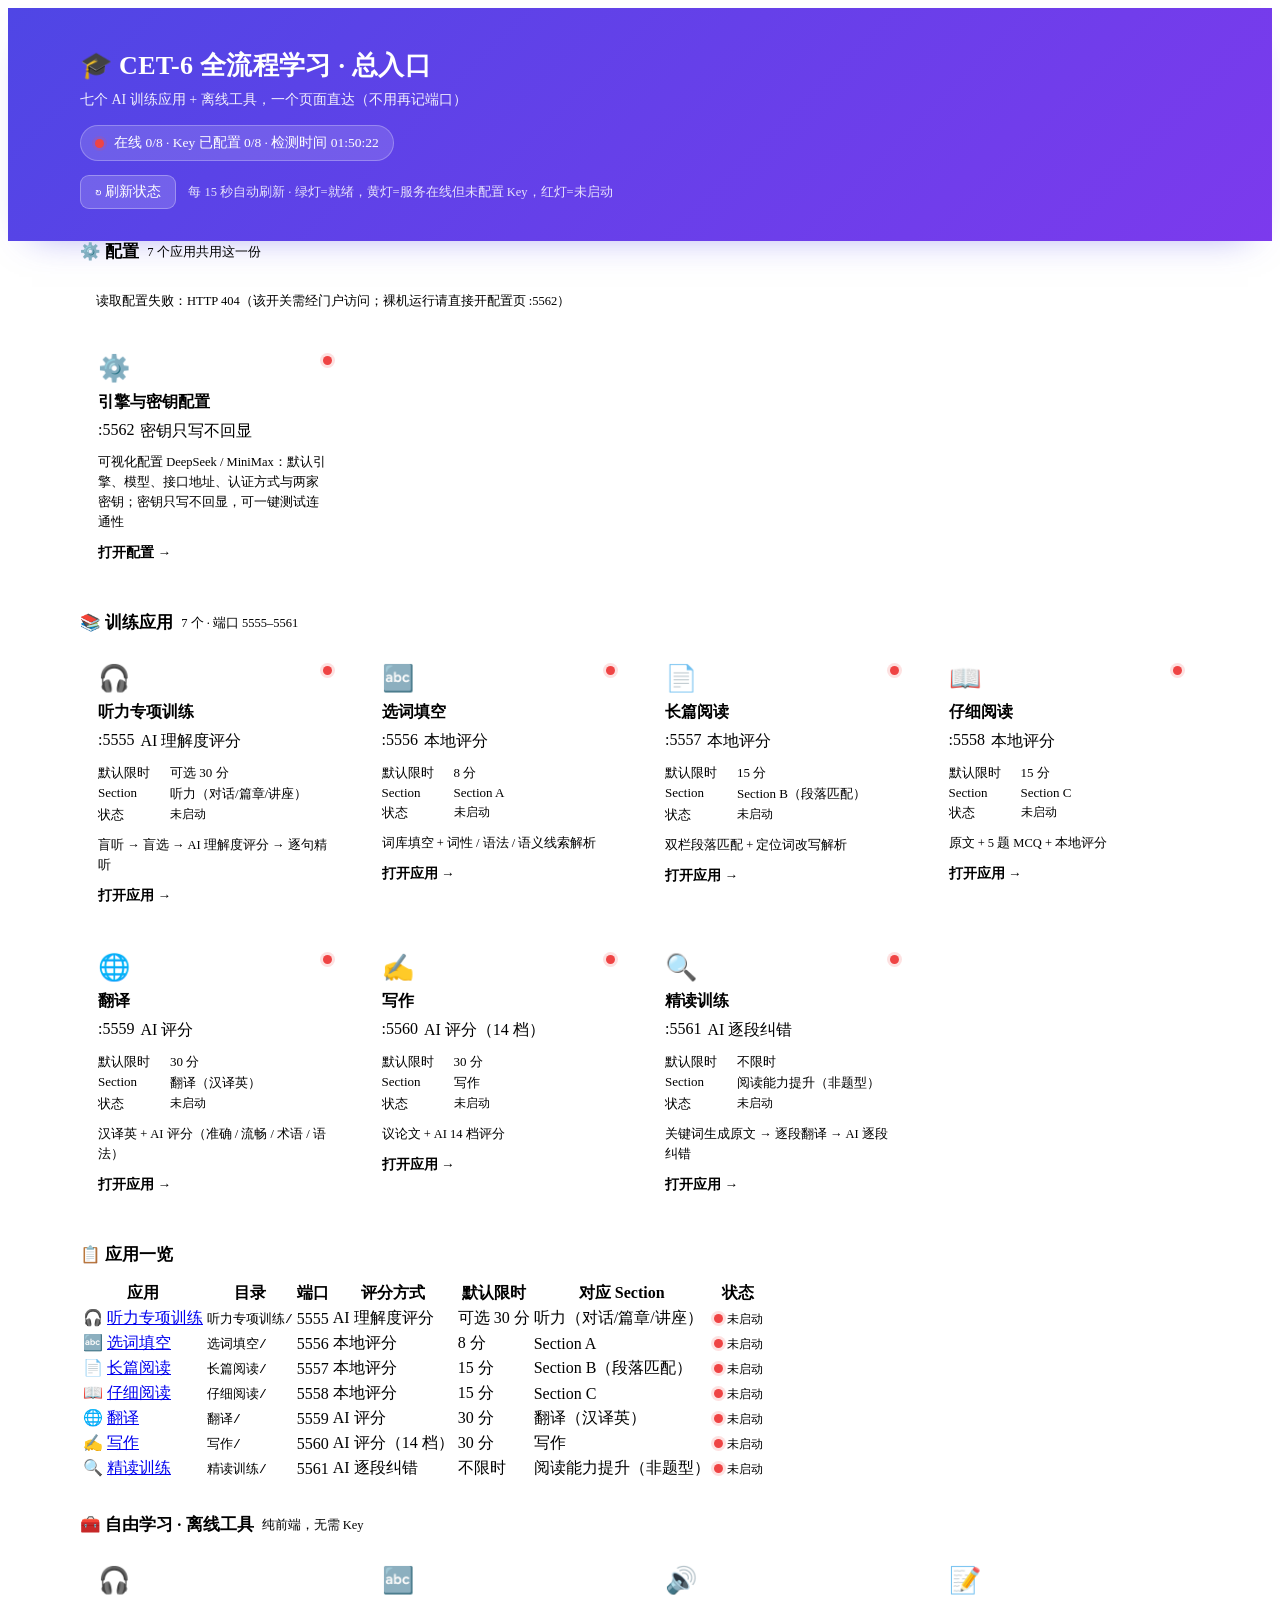
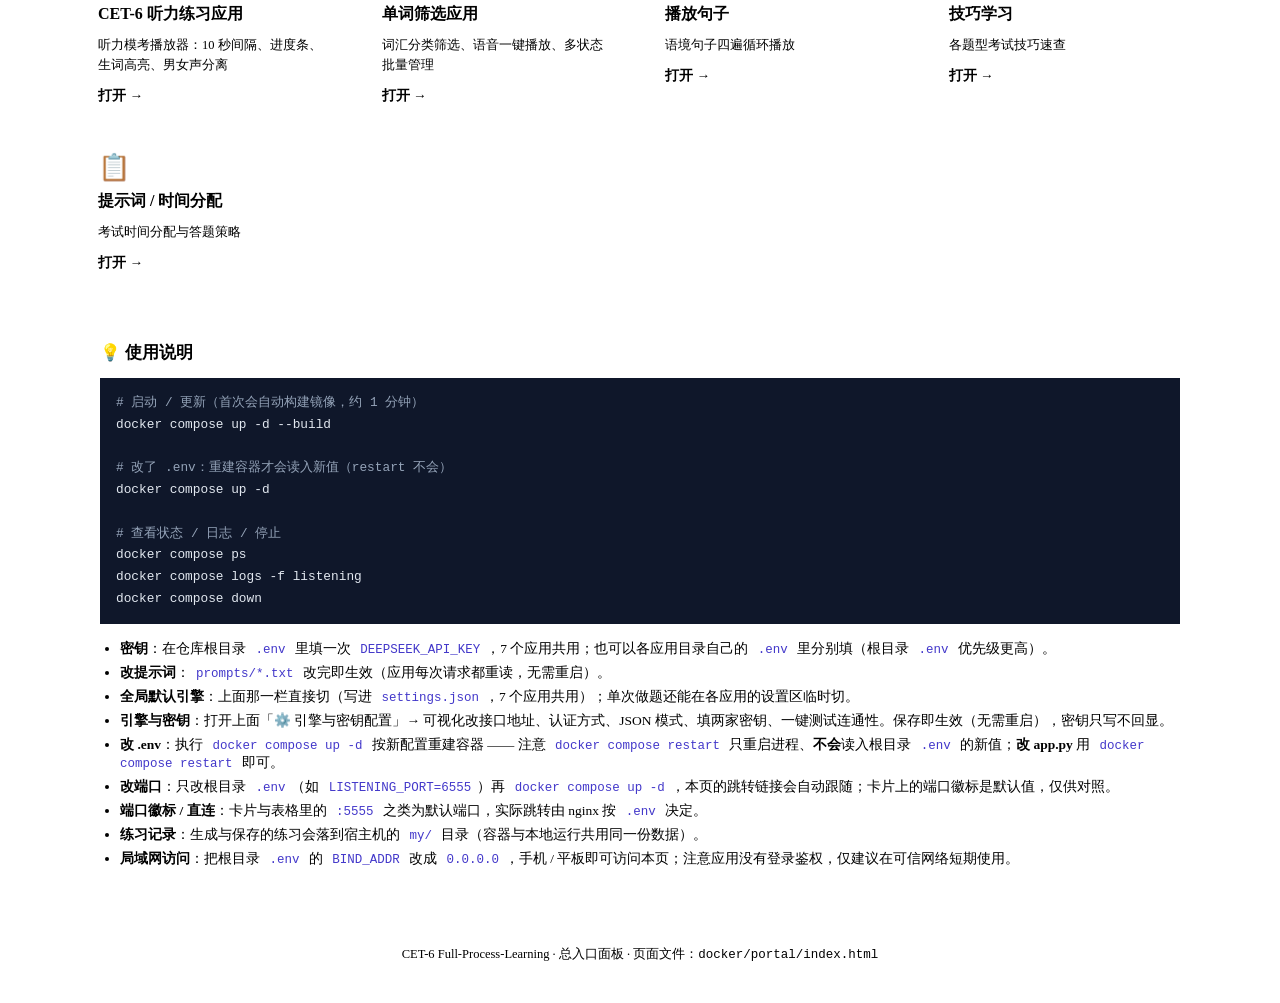
==== commit fc31c54f: "feat(ui,auth): 统一设计系统重做界面 + 账号密码访问控制（.env 可配） UI：新增 shared/ui.css（分发到 8 个应用的 static/ui.css），一个主色 + 中" ====
--- a/docker/portal/index.html
+++ b/docker/portal/index.html
@@ -4,111 +4,70 @@
 <meta charset="utf-8">
 <meta name="viewport" content="width=device-width, initial-scale=1">
 <title>CET-6 全流程学习 · 总入口</title>
+<link rel="stylesheet" href="/static/ui.css">
 <style>
-  :root{
-    --brand1:#667eea; --brand2:#764ba2;
-    --ink:#1f2430; --ink2:#5a6478; --line:#e6e8f2;
-    --bg:#f5f6fb; --card:#fff;
-    --ok:#22c55e; --warn:#f59e0b; --down:#ef4444;
-  }
-  *{box-sizing:border-box}
-  body{
-    margin:0; background:var(--bg); color:var(--ink);
-    font:15px/1.6 "PingFang SC","Microsoft YaHei","Hiragino Sans GB",system-ui,-apple-system,"Segoe UI",sans-serif;
-  }
-  .wrap{max-width:1120px; margin:0 auto; padding:0 20px}
-  /* ---------- 头部 ---------- */
-  .hero{
-    background:linear-gradient(135deg,var(--brand1),var(--brand2));
-    color:#fff; padding:38px 0 30px; box-shadow:0 6px 24px rgba(102,126,234,.28);
-  }
-  .hero h1{margin:0; font-size:27px; font-weight:700; letter-spacing:.5px}
-  .hero .sub{margin:8px 0 0; opacity:.92; font-size:14.5px}
-  .summary{
-    margin-top:16px; display:inline-flex; align-items:center; gap:10px; flex-wrap:wrap;
-    background:rgba(255,255,255,.16); border:1px solid rgba(255,255,255,.28);
-    padding:8px 14px; border-radius:999px; font-size:13.5px;
-  }
-  .hero-actions{margin-top:14px; display:flex; align-items:center; gap:12px; flex-wrap:wrap}
-  .hero-actions button{
-    font:inherit; font-size:13.5px; cursor:pointer; color:#fff;
-    background:rgba(255,255,255,.18); border:1px solid rgba(255,255,255,.34);
-    padding:7px 14px; border-radius:9px; transition:.18s;
-  }
-  .hero-actions button:hover{background:rgba(255,255,255,.3)}
-  .hero-actions .auto{font-size:12.5px; opacity:.85}
-  /* ---------- 区块 ---------- */
-  main{padding:28px 0 46px}
+  /* ===== 门户页专用（基座样式来自 /static/ui.css） ===== */
+  body{padding:0}
+  .wrap{max-width:1120px;margin:0 auto;padding:0 20px}
+  .hero{background:linear-gradient(135deg,#4f46e5,#7c3aed);color:#fff;padding:40px 0 32px;
+    box-shadow:0 16px 36px -24px rgba(79,70,229,.55)}
+  .hero h1{margin:0;font-size:26px;font-weight:800;letter-spacing:.3px;color:#fff}
+  .hero .sub{margin:8px 0 0;opacity:.92;font-size:14px}
+  .summary{margin-top:16px;display:inline-flex;align-items:center;gap:10px;flex-wrap:wrap;
+    background:rgba(255,255,255,.14);border:1px solid rgba(255,255,255,.26);
+    padding:8px 14px;border-radius:999px;font-size:13.5px}
+  .hero-actions{margin-top:14px;display:flex;align-items:center;gap:12px;flex-wrap:wrap}
+  .hero-actions button{font:inherit;font-size:13.5px;cursor:pointer;color:#fff;background:rgba(255,255,255,.16);
+    border:1px solid rgba(255,255,255,.3);padding:7px 14px;border-radius:9px;transition:.15s}
+  .hero-actions button:hover{background:rgba(255,255,255,.28)}
+  .hero-actions .auto{font-size:12.5px;opacity:.85}
+  main{padding:28px 0 44px}
   section{margin-bottom:32px}
-  h2{font-size:17px; margin:0 0 14px; display:flex; align-items:center; gap:8px}
-  h2 .count{font-size:12.5px; font-weight:400; color:var(--ink2)}
-  /* ---------- 卡片 ---------- */
-  .grid{display:grid; gap:14px; grid-template-columns:repeat(auto-fill,minmax(258px,1fr))}
-  .card{
-    display:block; text-decoration:none; color:inherit; background:var(--card);
-    border:1px solid var(--line); border-radius:15px; padding:17px 17px 15px;
-    transition:transform .16s, box-shadow .16s, border-color .16s;
-  }
-  .card:hover{transform:translateY(-3px); box-shadow:0 10px 26px rgba(31,36,48,.1); border-color:#d5d9ee}
-  .card .top{display:flex; align-items:flex-start; justify-content:space-between}
-  .card .emoji{font-size:26px; line-height:1}
-  .card h3{margin:9px 0 8px; font-size:16.5px}
-  .card .badges{display:flex; gap:6px; flex-wrap:wrap; margin-bottom:10px}
-  .badge{
-    font-size:12px; padding:2.5px 9px; border-radius:999px;
-    background:#f0f2fb; color:#4d5680; border:1px solid #e3e6f7;
-  }
-  .badge.port{background:#eef7f1; color:#1f7a4d; border-color:#d3ecdd; font-variant-numeric:tabular-nums}
-  .card dl{margin:0; font-size:13px; color:var(--ink2)}
-  .card dl div{display:flex; gap:8px; padding:1.5px 0}
-  .card dt{flex:0 0 66px; color:#8b93a8}
+  h2{font-size:16.5px;margin:0 0 14px;display:flex;align-items:center;gap:8px}
+  h2 .count{font-size:12.5px;font-weight:400;color:var(--ink-4)}
+  .grid{display:grid;gap:14px;grid-template-columns:repeat(auto-fill,minmax(258px,1fr))}
+  .card{display:block;text-decoration:none;color:inherit;padding:18px;
+    transition:transform .15s,box-shadow .15s,border-color .15s}
+  .card:hover{transform:translateY(-2px);box-shadow:var(--sh-2);border-color:var(--brand-200);text-decoration:none}
+  .card .top{display:flex;align-items:flex-start;justify-content:space-between}
+  .card .emoji{font-size:26px;line-height:1}
+  .card h3{margin:10px 0 8px;font-size:16px;color:var(--ink)}
+  .card .badges{display:flex;gap:6px;flex-wrap:wrap;margin-bottom:10px}
+  .badge.port{background:var(--ok-bg);color:var(--ok);border-color:var(--ok-line);font-variant-numeric:tabular-nums}
+  .card dl{margin:0;font-size:13px;color:var(--ink-3)}
+  .card dl div{display:flex;gap:8px;padding:1.5px 0}
+  .card dt{flex:0 0 64px;color:var(--ink-4)}
   .card dd{margin:0}
-  .card .desc{margin-top:9px; font-size:12.5px; color:#8b93a8}
-  .card .open{
-    display:inline-block; margin-top:11px; font-size:13.5px; font-weight:600;
-    color:var(--brand2);
-  }
-  /* ---------- 状态灯 ---------- */
-  .dot{width:9px; height:9px; border-radius:50%; background:#c3c8d6; display:inline-block}
-  .dot.ready{background:var(--ok); box-shadow:0 0 0 3px rgba(34,197,94,.18)}
-  .dot.nokey{background:var(--warn); box-shadow:0 0 0 3px rgba(245,158,11,.18)}
-  .dot.down{background:var(--down); box-shadow:0 0 0 3px rgba(239,68,68,.18)}
-  .dot.checking{background:#c3c8d6; animation:pulse 1.2s infinite}
+  .card .desc{margin-top:10px;font-size:12.5px;color:var(--ink-4);line-height:1.6}
+  .card .open{display:inline-block;margin-top:12px;font-size:13.5px;font-weight:600;color:var(--brand-600)}
+  .dot{width:9px;height:9px;border-radius:50%;background:var(--line-2);display:inline-block;flex:0 0 auto}
+  .dot.ready{background:#22c55e;box-shadow:0 0 0 3px rgba(34,197,94,.16)}
+  .dot.nokey{background:#f59e0b;box-shadow:0 0 0 3px rgba(245,158,11,.16)}
+  .dot.down{background:#ef4444;box-shadow:0 0 0 3px rgba(239,68,68,.16)}
+  .dot.checking{background:var(--line-2);animation:pulse 1.2s infinite}
+  .status-text{font-size:12px;color:var(--ink-3)}
+  .table-wrap{overflow-x:auto;border:1px solid var(--line);border-radius:var(--r-md);background:var(--surface)}
+  .notes{border:1px solid var(--line);border-radius:var(--r-md);padding:20px;background:var(--surface)}
+  .notes ul{margin:0;padding-left:20px;color:var(--ink-3);font-size:13.5px}
+  .notes li{margin:6px 0}
+  .notes code,pre code{background:var(--brand-50);color:#4338ca;padding:1px 6px;border-radius:5px;font-size:12.5px}
+  pre{margin:0 0 16px;background:#0f172a;color:#e2e8f0;padding:14px 16px;border-radius:var(--r-md);
+    overflow-x:auto;font-size:12.8px;line-height:1.7}
+  pre .c{color:#94a3b8}
+  footer{border-top:1px solid var(--line);padding:20px 0 32px;color:var(--ink-4);font-size:12.5px;text-align:center}
+  .noscript{margin:0 0 24px;padding:14px 16px;border-radius:var(--r-md);background:var(--warn-bg);
+    border:1px solid var(--warn-line);color:#78350f;font-size:13.5px}
+  .engine-switch{background:var(--surface);border:1px solid var(--line);border-radius:var(--r-md);
+    padding:14px 16px;margin-bottom:14px;box-shadow:var(--sh-1)}
+  .switch-row{display:flex;align-items:center;gap:10px;flex-wrap:wrap}
+  .switch-label{font-size:13.5px;font-weight:600;color:var(--ink-2)}
+  .engine-switch select{font:inherit;font-size:13.5px;padding:7px 10px;border:1px solid var(--line-2);
+    border-radius:var(--r-sm);background:var(--surface);color:var(--ink);width:auto}
+  .btn-engine{font:inherit;font-size:13.5px;cursor:pointer;padding:7px 14px;border-radius:var(--r-sm);
+    border:none;background:var(--brand);color:#fff;transition:.15s}
+  .btn-engine:hover{background:#4338ca}
+  .dim{color:var(--ink-4);font-size:12.5px}
   @keyframes pulse{0%,100%{opacity:1}50%{opacity:.35}}
-  .status-text{font-size:12px; color:var(--ink2)}
-  /* ---------- 表格 ---------- */
-  .table-wrap{overflow-x:auto; background:var(--card); border:1px solid var(--line); border-radius:14px}
-  table{border-collapse:collapse; width:100%; min-width:760px; font-size:13.5px}
-  th,td{padding:11px 14px; text-align:left; border-bottom:1px solid var(--line); white-space:nowrap}
-  th{background:#fafbff; color:#6b7488; font-weight:600; font-size:12.5px}
-  tbody tr:last-child td{border-bottom:none}
-  tbody tr:hover{background:#fafbff}
-  td a{color:var(--brand2); text-decoration:none; font-weight:600}
-  td a:hover{text-decoration:underline}
-  td .mono{font-variant-numeric:tabular-nums; color:#3f6b53}
-  /* ---------- 说明 ---------- */
-  .notes{background:var(--card); border:1px solid var(--line); border-radius:14px; padding:18px 20px}
-  .notes ul{margin:0; padding-left:20px; color:var(--ink2); font-size:13.5px}
-  .notes li{margin:5px 0}
-  .notes code,pre code{background:#f0f2fb; padding:1px 6px; border-radius:5px; font-size:12.5px}
-  pre{
-    margin:0 0 14px; background:#1f2430; color:#e7eaf5; padding:14px 16px;
-    border-radius:11px; overflow-x:auto; font-size:12.8px; line-height:1.75;
-  }
-  pre .c{color:#8b93a8}
-  /* ---------- 页脚 ---------- */
-  footer{border-top:1px solid var(--line); padding:20px 0 34px; color:#8b93a8; font-size:12.8px; text-align:center}
-  .noscript{margin:0 0 24px; padding:14px 16px; border-radius:12px; background:#fff7e6; border:1px solid #f6dfae; color:#7a5a12; font-size:13.5px}
-  /* ---------- 全局默认引擎开关 ---------- */
-  .engine-switch{background:var(--card); border:1px solid var(--line); border-radius:14px; padding:13px 16px; margin-bottom:14px}
-  .switch-row{display:flex; align-items:center; gap:10px; flex-wrap:wrap}
-  .switch-label{font-size:13.5px; font-weight:600; color:#4d5680}
-  .engine-switch select{font:inherit; font-size:13.5px; padding:7px 10px; border:1px solid var(--line);
-    border-radius:9px; background:#fff; color:var(--ink)}
-  .btn-engine{font:inherit; font-size:13.5px; cursor:pointer; padding:7px 14px; border-radius:9px;
-    border:1px solid transparent; background:linear-gradient(135deg,var(--brand1),var(--brand2)); color:#fff; transition:.15s}
-  .btn-engine:hover{filter:brightness(1.07)}
-  .noscript a{color:#7a5a12}
 </style>
 </head>
 <body>
